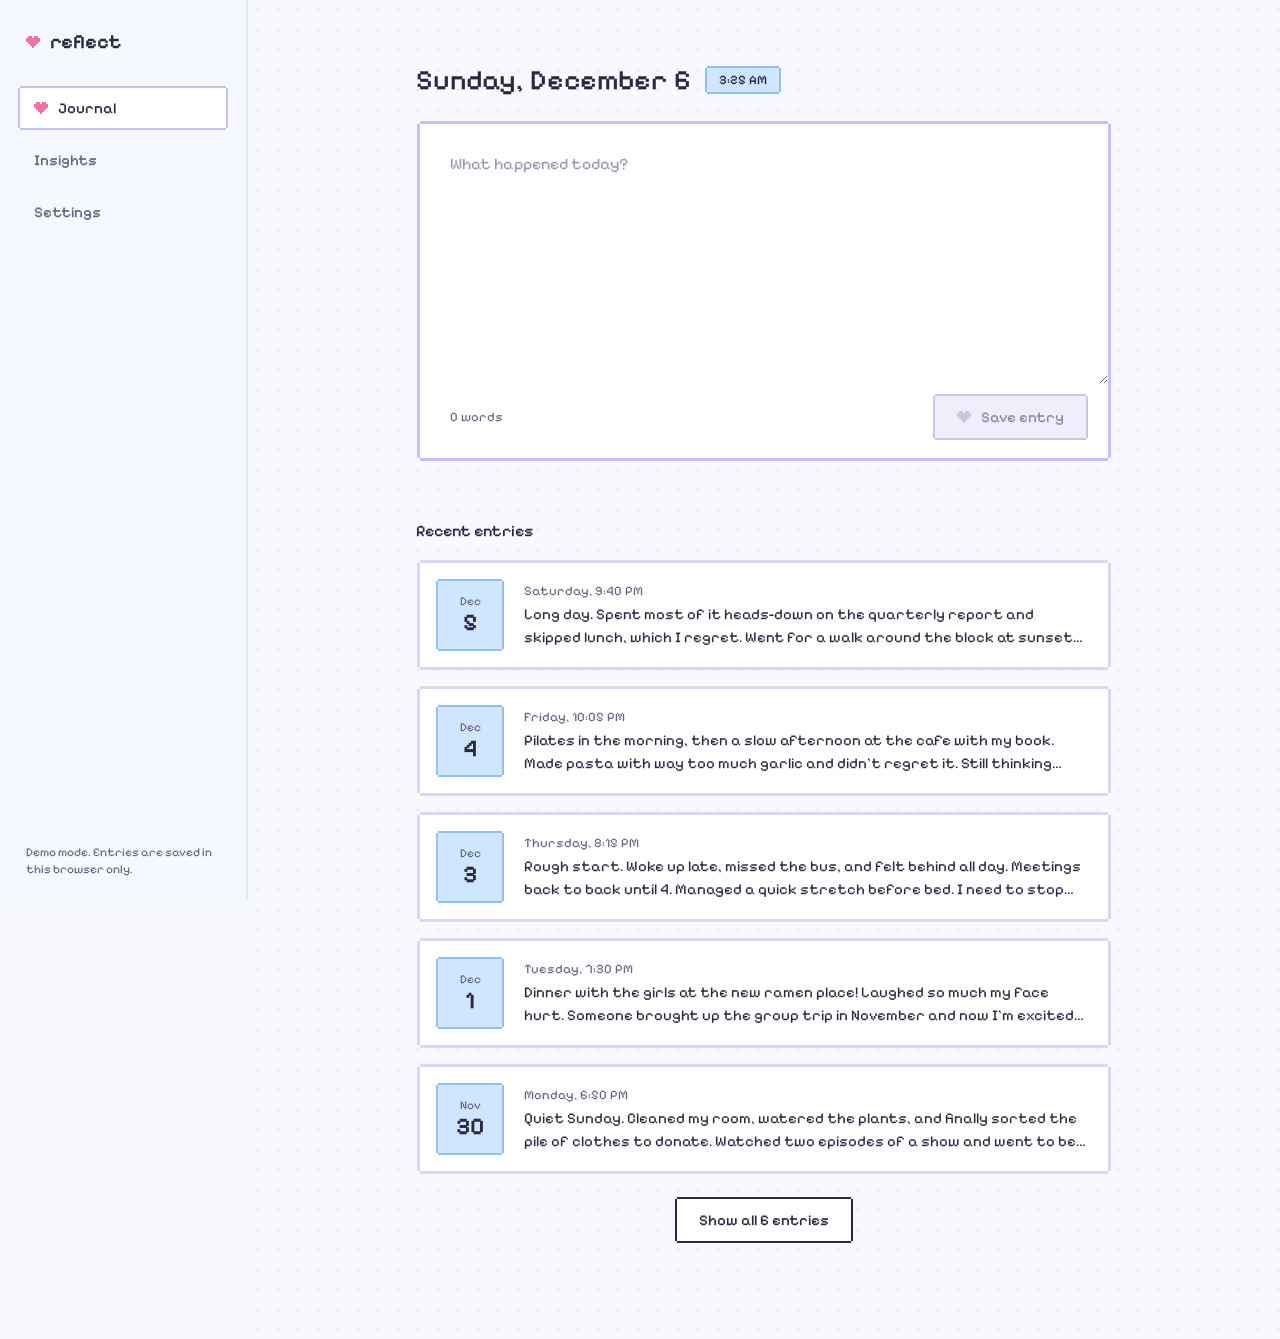
==== frontend/index.html @ 87c06a35 "frontend and boilerplate" ====
<!DOCTYPE html>
<html lang="en">
<head>
  <meta charset="utf-8">
  <meta name="viewport" content="width=device-width, initial-scale=1">
  <title>Journal · reflect</title>
  <link rel="icon" type="image/svg+xml" href="favicon.svg">
  <link rel="stylesheet" href="css/styles.css">
</head>
<body data-page="journal">
  <div class="shell">
    <aside class="sidebar" id="sidebar"></aside>

    <main class="main">
      <div class="content">
        <section aria-labelledby="date-day">
          <!-- Date / time indicator. Filled in and refreshed by app.js -->
          <div class="date-block">
            <h1 id="date-day">Today</h1>
            <span class="time-pill" id="date-time"></span>
          </div>

          <div class="pixel-box composer">
            <label class="sr-only" for="entry-text">Journal entry</label>
            <textarea id="entry-text" placeholder="What happened today?"></textarea>
            <div class="composer-footer">
              <span class="count" id="word-count">0 words</span>
              <span class="status" id="save-status" role="status" aria-live="polite"></span>
              <!-- Save entry -> POST /api/journal (wired in app.js via api.createEntry) -->
              <button class="btn btn-primary" id="save-btn" type="button">
                <span class="heart" aria-hidden="true"></span>Save entry
              </button>
            </div>
          </div>
        </section>

        <section class="recent" aria-labelledby="recent-heading">
          <div class="recent-head">
            <h2 id="recent-heading">Recent entries</h2>
          </div>
          <!-- Filled by app.js from GET /api/journal -->
          <ul class="entry-list" id="entry-list"></ul>
          <div class="more-row" id="more-row" hidden>
            <button class="btn" id="more-btn" type="button"></button>
          </div>
        </section>
      </div>
    </main>
  </div>

  <script type="module" src="js/app.js"></script>
</body>
</html>
---- frontend/css/styles.css ----
/* ==========================================================================
   reflect: styles

   Calm, flat, Claude-like layout (sidebar, plain composer)
   with pixel y2k details (one pixel font throughout, notched pixel corners, pixel hearts and
   sparkles, segmented bars). Mostly white, baby blue and lavender, with only
   tiny touches of pink.

   Fonts are bundled in ../fonts, so there are no external requests.
   ========================================================================== */

@font-face {
  font-family: "Pixelify Sans";
  src: url("../fonts/pixelify-sans-latin-400-normal.woff2") format("woff2");
  font-weight: 400;
  font-style: normal;
  font-display: swap;
}
@font-face {
  font-family: "Pixelify Sans";
  src: url("../fonts/pixelify-sans-latin-500-normal.woff2") format("woff2");
  font-weight: 500;
  font-style: normal;
  font-display: swap;
}
@font-face {
  font-family: "Pixelify Sans";
  src: url("../fonts/pixelify-sans-latin-600-normal.woff2") format("woff2");
  font-weight: 600;
  font-style: normal;
  font-display: swap;
}

:root {
  /* Palette: white, baby blue, lavender, a little pink */
  --page: #f8f9ff;          /* main background: white with a breath of lavender */
  --white: #ffffff;
  --sidebar: #f5f9ff;       /* very light baby blue */
  --baby: #cfe6ff;
  --baby-deep: #8fc1f5;
  --lav: #e6dfff;
  --lav-mid: #c9bcff;
  --lav-deep: #6f5fc7;      /* readable on white */
  --pink: #ffb3d4;
  --pink-deep: #f06fa8;
  --ink: #2a2740;
  --ink-soft: #666385;
  --rose-text: #b02a63;

  --edge-soft: #dcd5f6;     /* quiet outline for cards */
  --edge-blue: #dbe9fa;     /* outline for the sidebar */

  /* Type: one pixel font for everything */
  --font-pixel: "Pixelify Sans", ui-monospace, "SF Mono", Menlo, monospace;

  /* Pixel-art sprites, drawn as masks so they take any color.
     Each is sized in multiples of --px so the pixels stay crisp. */
  --sparkle-mask: url("data:image/svg+xml,%3Csvg xmlns='http://www.w3.org/2000/svg' viewBox='0 0 7 7' shape-rendering='crispEdges'%3E%3Cpath d='M3 0h1v7h-1zM0 3h7v1h-7zM2 2h3v3h-3z'/%3E%3C/svg%3E");
  --heart-mask: url("data:image/svg+xml,%3Csvg xmlns='http://www.w3.org/2000/svg' viewBox='0 0 7 6' shape-rendering='crispEdges'%3E%3Cpath d='M1 0h2v1h-2zM4 0h2v1h-2zM0 1h7v2h-7zM1 3h5v1h-5zM2 4h3v1h-3zM3 5h1v1h-1z'/%3E%3C/svg%3E");
}

*,
*::before,
*::after {
  box-sizing: border-box;
  font-family: var(--font-pixel);
}

button,
input,
textarea,
select,
option {
  font: inherit;
}

html {
  -webkit-text-size-adjust: 100%;
}

body {
  margin: 0;
  min-height: 100vh;
  font-family: var(--font-pixel);
  font-size: 0.875rem;
  line-height: 1.6;
  color: var(--ink);
  background: var(--page);
}

h1,
h2,
h3 {
  margin: 0;
  font-family: var(--font-pixel);
  font-weight: 500;
  line-height: 1.15;
}

h1 {
  font-size: clamp(1.35rem, 3vw, 1.75rem);
}

h2 {
  font-size: 1rem;
  font-weight: 500;
}

p {
  margin: 0;
}

a {
  color: inherit;
}

ul {
  list-style: none;
  margin: 0;
  padding: 0;
}

[hidden] {
  display: none !important;
}

.sr-only {
  position: absolute;
  width: 1px;
  height: 1px;
  overflow: hidden;
  clip: rect(0 0 0 0);
  white-space: nowrap;
}

:focus-visible {
  outline: 3px solid var(--lav-deep);
  outline-offset: 4px;
}

/* --------------------------------------------------------------------------
   Pixel building blocks
   -------------------------------------------------------------------------- */

/* Notched pixel corners: four offset copies of the box make a 2px outline whose
   corners are cut out, like an old-school window. Set --edge / --edge-w to
   restyle. The outline sits outside the box, so leave a little room around it. */
.pixel-box {
  --edge: var(--edge-soft);
  --edge-w: 3px;
  margin: 4px;
  background: var(--white);
  box-shadow:
    0 calc(var(--edge-w) * -1) 0 0 var(--edge),
    0 var(--edge-w) 0 0 var(--edge),
    calc(var(--edge-w) * -1) 0 0 0 var(--edge),
    var(--edge-w) 0 0 0 var(--edge);
}

.sparkle,
.heart {
  --px: 2px;
  display: inline-block;
  flex: none;
  background: currentColor;
  -webkit-mask: center / contain no-repeat;
  mask: center / contain no-repeat;
}

.sparkle {
  width: calc(var(--px) * 7);
  height: calc(var(--px) * 7);
  -webkit-mask-image: var(--sparkle-mask);
  mask-image: var(--sparkle-mask);
}

.heart {
  width: calc(var(--px) * 7);
  height: calc(var(--px) * 6);
  color: var(--pink-deep);
  -webkit-mask-image: var(--heart-mask);
  mask-image: var(--heart-mask);
}

/* --------------------------------------------------------------------------
   App shell: sidebar + main column
   -------------------------------------------------------------------------- */
.shell {
  display: grid;
  grid-template-columns: 248px minmax(0, 1fr);
  min-height: 100vh;
}

.sidebar {
  position: sticky;
  top: 0;
  height: 100vh;
  display: flex;
  flex-direction: column;
  gap: 28px;
  padding: 26px 18px 22px;
  background: var(--sidebar);
  border-right: 2px solid var(--edge-blue);
}

.brand {
  display: inline-flex;
  align-items: center;
  gap: 10px;
  padding: 0 8px;
  font-family: var(--font-pixel);
  font-size: 1.25rem;
  font-weight: 600;
  text-decoration: none;
  color: var(--ink);
}

.nav {
  display: grid;
  gap: 8px;
}

.nav a {
  display: flex;
  align-items: center;
  gap: 10px;
  min-height: 40px;
  padding: 6px 14px;
  margin: 2px;
  font-family: var(--font-pixel);
  font-size: 0.9375rem;
  font-weight: 500;
  text-decoration: none;
  color: var(--ink-soft);
}

.nav a:hover {
  color: var(--ink);
  background: rgba(207, 230, 255, 0.45);
}

.nav a[aria-current="page"] {
  --edge: var(--lav-mid);
  color: var(--ink);
  background: var(--white);
  box-shadow:
    0 -2px 0 0 var(--edge),
    0 2px 0 0 var(--edge),
    -2px 0 0 0 var(--edge),
    2px 0 0 0 var(--edge);
}

.sidebar-note {
  margin-top: auto;
  padding: 0 8px;
  font-family: var(--font-pixel);
  font-size: 0.75rem;
  line-height: 1.4;
  color: var(--ink-soft);
}

.main {
  min-width: 0;
  /* faint dot grid, like graph paper in a journal */
  background-image: radial-gradient(#e6e1f8 1.2px, transparent 1.2px);
  background-size: 20px 20px;
}

.content {
  width: 100%;
  max-width: 760px;
  margin: 0 auto;
  padding: 64px 32px 96px;
}

.content.wide {
  max-width: 1040px;
}

/* --------------------------------------------------------------------------
   Journal: date heading + composer
   -------------------------------------------------------------------------- */
.date-block {
  display: flex;
  flex-wrap: wrap;
  align-items: center;
  gap: 8px 14px;
  margin-bottom: 28px;
}

.time-pill {
  display: inline-block;
  padding: 2px 12px;
  font-family: var(--font-pixel);
  font-size: 0.8125rem;
  font-weight: 500;
  color: var(--ink);
  background: var(--baby);
  --edge: var(--baby-deep);
  box-shadow:
    0 -2px 0 0 var(--edge),
    0 2px 0 0 var(--edge),
    -2px 0 0 0 var(--edge),
    2px 0 0 0 var(--edge);
  margin: 2px;
}

.composer {
  --edge: var(--lav-mid);
  transition: none;
}

.composer:focus-within {
  --edge: var(--lav-deep);
  --edge-w: 4px;
}

.composer textarea {
  display: block;
  width: 100%;
  min-height: 260px;
  padding: 26px 30px 8px;
  border: 0;
  background: transparent;
  color: var(--ink);
  font-family: var(--font-pixel);
  font-size: 1rem;
  line-height: 1.7;
  resize: vertical;
}

.composer textarea:focus {
  outline: none; /* the outline color change on .composer shows focus */
}

.composer textarea::placeholder {
  font-style: normal;
  color: #9a97b5;
}

.composer-footer {
  display: flex;
  align-items: center;
  flex-wrap: wrap;
  gap: 10px 16px;
  padding: 10px 20px 18px 30px;
}

.count {
  font-family: var(--font-pixel);
  font-size: 0.8125rem;
  color: var(--ink-soft);
}

.status {
  flex: 1;
  min-width: 0;
  font-family: var(--font-pixel);
  font-size: 0.8125rem;
  color: var(--lav-deep);
}

.status.error {
  color: var(--rose-text);
}

/* --------------------------------------------------------------------------
   Buttons: pixel-notched, with a hard shadow on the main action
   -------------------------------------------------------------------------- */
.btn {
  --edge: var(--ink);
  display: inline-flex;
  align-items: center;
  justify-content: center;
  gap: 10px;
  min-height: 42px;
  margin: 2px;
  padding: 6px 22px;
  border: 0;
  font-family: var(--font-pixel);
  font-size: 0.9375rem;
  font-weight: 500;
  line-height: 1.2;
  text-decoration: none;
  color: var(--ink);
  background: var(--white);
  box-shadow:
    0 -2px 0 0 var(--edge),
    0 2px 0 0 var(--edge),
    -2px 0 0 0 var(--edge),
    2px 0 0 0 var(--edge);
  cursor: pointer;
}

.btn:hover {
  background: var(--lav);
}

.btn[disabled] {
  cursor: not-allowed;
  color: #8e8ba8;
  background: #f0eefb;
  --edge: #c9c6df;
  box-shadow:
    0 -2px 0 0 var(--edge),
    0 2px 0 0 var(--edge),
    -2px 0 0 0 var(--edge),
    2px 0 0 0 var(--edge);
}

.btn-primary {
  background: var(--lav-mid);
  box-shadow:
    0 -2px 0 0 var(--edge),
    0 2px 0 0 var(--edge),
    -2px 0 0 0 var(--edge),
    2px 0 0 0 var(--edge),
    5px 6px 0 0 var(--baby-deep);
}

.btn-primary:hover {
  background: #d6cbff;
}

.btn-primary:active {
  transform: translate(3px, 3px);
  box-shadow:
    0 -2px 0 0 var(--edge),
    0 2px 0 0 var(--edge),
    -2px 0 0 0 var(--edge),
    2px 0 0 0 var(--edge),
    2px 3px 0 0 var(--baby-deep);
}

.btn-primary[disabled] {
  background: #f0eefb;
  transform: none;
}

.btn-primary .heart {
  --px: 2px;
  color: var(--pink-deep);
}

.btn-primary[disabled] .heart {
  color: #c9c6df;
}

.btn-danger {
  color: var(--rose-text);
}

.back-link {
  display: inline-flex;
  align-items: center;
  gap: 10px;
  margin: 2px 2px 28px;
  padding: 4px 14px 4px 10px;
  font-family: var(--font-pixel);
  font-size: 0.875rem;
  text-decoration: none;
  color: var(--ink-soft);
}

.back-link::before {
  content: "";
  width: 8px;
  height: 8px;
  border-left: 2px solid currentColor;
  border-bottom: 2px solid currentColor;
  transform: rotate(45deg);
  margin-left: 4px;
}

.back-link:hover {
  color: var(--ink);
  background: var(--lav);
}

/* --------------------------------------------------------------------------
   Recent entries
   -------------------------------------------------------------------------- */
.recent {
  margin-top: 64px;
}

.recent-head {
  display: flex;
  align-items: baseline;
  justify-content: space-between;
  gap: 16px;
  margin-bottom: 18px;
}

.entry-list {
  display: grid;
  gap: 14px;
}

.entry-card {
  display: grid;
  grid-template-columns: auto minmax(0, 1fr);
  gap: 20px;
  align-items: center;
  padding: 16px 20px 16px 16px;
  text-decoration: none;
  color: inherit;
}

.entry-card:hover {
  --edge: var(--lav-mid);
}

/* Little calendar sticker: month on top, day number below, in the pixel font */
.date-sticker {
  --edge: var(--baby-deep);
  display: flex;
  flex-direction: column;
  align-items: center;
  justify-content: center;
  width: 64px;
  height: 68px;
  margin: 2px;
  font-family: var(--font-pixel);
  line-height: 1;
  color: var(--ink);
  background: var(--baby);
  box-shadow:
    0 -2px 0 0 var(--edge),
    0 2px 0 0 var(--edge),
    -2px 0 0 0 var(--edge),
    2px 0 0 0 var(--edge);
}

.date-sticker .month {
  font-size: 0.75rem;
  color: var(--ink-soft);
}

.date-sticker .day {
  margin-top: 4px;
  font-size: 1.5rem;
  font-weight: 600;
}

.entry-card .meta {
  font-family: var(--font-pixel);
  font-size: 0.8125rem;
  color: var(--ink-soft);
}

.entry-card .preview {
  display: -webkit-box;
  -webkit-line-clamp: 2;
  -webkit-box-orient: vertical;
  overflow: hidden;
  margin-top: 2px;
  font-size: 0.9375rem;
  line-height: 1.5;
}

.more-row {
  display: flex;
  justify-content: center;
  margin-top: 22px;
}

.empty {
  padding: 30px 24px;
  text-align: center;
  color: var(--ink-soft);
  background: var(--white);
  border: 2px dashed var(--lav-mid);
}

.empty.error {
  color: var(--rose-text);
  border-color: #e7a3bf;
}

/* --------------------------------------------------------------------------
   Entry page
   -------------------------------------------------------------------------- */
.entry-header {
  margin-bottom: 26px;
}

.entry-header h1 {
  margin-bottom: 12px;
}

.entry-paper {
  --edge: var(--edge-soft);
}

.entry-body {
  padding: 28px 32px;
  font-size: 1rem;
  line-height: 1.75;
  white-space: pre-wrap;       /* keeps the line breaks you typed */
  overflow-wrap: anywhere;
}

.entry-paper textarea {
  display: block;
  width: 100%;
  min-height: 260px;
  padding: 26px 30px 8px;
  border: 0;
  background: transparent;
  color: var(--ink);
  font-family: var(--font-pixel);
  font-size: 1rem;
  line-height: 1.7;
  resize: vertical;
}

.entry-paper textarea:focus {
  outline: none;
}

.entry-paper:focus-within {
  --edge: var(--lav-deep);
  --edge-w: 4px;
}

.entry-actions {
  display: flex;
  flex-wrap: wrap;
  gap: 12px;
  margin-left: auto;
}

/* --------------------------------------------------------------------------
   Settings placeholder + sticker note
   -------------------------------------------------------------------------- */
.page-title {
  display: flex;
  align-items: center;
  gap: 14px;
}

.page-title .sparkle {
  --px: 3px;
  color: var(--lav-deep);
}

.lede {
  margin-top: 10px;
  color: var(--ink-soft);
}

.placeholder-card {
  margin-top: 36px;
  padding: 44px 32px;
  text-align: center;
}

.placeholder-card .sparkle {
  --px: 4px;
  color: var(--lav-deep);
  margin-bottom: 14px;
}

.placeholder-card p {
  max-width: 42ch;
  margin: 10px auto 26px;
  color: var(--ink-soft);
}

.sticker-note {
  --edge: var(--baby-deep);
  display: inline-flex;
  align-items: center;
  gap: 10px;
  margin: 18px 2px 0;
  padding: 4px 14px;
  font-family: var(--font-pixel);
  font-size: 0.8125rem;
  color: var(--ink);
  background: var(--baby);
  box-shadow:
    0 -2px 0 0 var(--edge),
    0 2px 0 0 var(--edge),
    -2px 0 0 0 var(--edge),
    2px 0 0 0 var(--edge);
}

.sticker-note .heart {
  --px: 2px;
}

/* --------------------------------------------------------------------------
   Insights dashboard (placeholder visuals)
   -------------------------------------------------------------------------- */
.insights-grid {
  display: grid;
  grid-template-columns: repeat(2, minmax(0, 1fr));
  gap: 24px;
  margin-top: 36px;
}

.card {
  padding: 28px;
}

.card.span-2 {
  grid-column: 1 / -1;
}

.card h2 {
  margin-bottom: 4px;
}

.card-sub {
  margin-bottom: 22px;
  font-family: var(--font-pixel);
  font-size: 0.8125rem;
  color: var(--ink-soft);
}

.reflection-text {
  max-width: 62ch;
  font-size: 1.0625rem;
  line-height: 1.7;
}

/* Time allocation: segmented pixel bars, like a loading bar */
.bars {
  display: grid;
  gap: 18px;
}

.bar-label {
  display: flex;
  justify-content: space-between;
  margin-bottom: 6px;
  font-family: var(--font-pixel);
  font-size: 0.875rem;
}

.bar-label span:last-child {
  color: var(--ink-soft);
}

.segments {
  display: flex;
  gap: 3px;
}

.segments i {
  flex: 1;
  height: 16px;
  background: #ece8fb;
}

.segments i.on.tone-lilac { background: var(--lav-mid); }
.segments i.on.tone-sky { background: var(--baby-deep); }
.segments i.on.tone-pink { background: var(--pink); }

/* Recurring themes: pixel stickers sized by how often they show up */
.theme-cloud {
  display: flex;
  flex-wrap: wrap;
  align-items: center;
  gap: 14px 12px;
}

.theme-chip {
  display: inline-flex;
  align-items: baseline;
  gap: 8px;
  margin: 2px;
  padding: 4px 14px;
  font-family: var(--font-pixel);
  font-weight: 500;
  color: var(--ink);
  box-shadow:
    0 -2px 0 0 var(--edge),
    0 2px 0 0 var(--edge),
    -2px 0 0 0 var(--edge),
    2px 0 0 0 var(--edge);
}

.theme-chip small {
  font-size: 0.6875rem;
  color: var(--ink-soft);
}

.theme-chip.tone-lilac { --edge: var(--lav-mid); background: var(--lav); }
.theme-chip.tone-sky { --edge: var(--baby-deep); background: var(--baby); }
.theme-chip.tone-pink { --edge: var(--pink); background: #ffe3ef; }

/* Concerns + patterns lists */
.soft-list {
  display: grid;
  gap: 16px;
}

.soft-list li {
  display: grid;
  grid-template-columns: auto minmax(0, 1fr);
  gap: 14px;
  align-items: start;
}

.soft-list .sparkle {
  --px: 2px;
  margin-top: 0.45em;
  color: var(--lav-deep);
}

.soft-list .note {
  display: block;
  font-family: var(--font-pixel);
  font-size: 0.8125rem;
  color: var(--ink-soft);
}

/* --------------------------------------------------------------------------
   Responsive
   -------------------------------------------------------------------------- */
@media (max-width: 860px) {
  .insights-grid {
    grid-template-columns: minmax(0, 1fr);
  }
}

@media (max-width: 760px) {
  /* Phone: brand at the top, nav becomes a tab bar pinned to the bottom */
  .shell {
    grid-template-columns: minmax(0, 1fr);
  }

  .sidebar {
    position: static;
    height: auto;
    flex-direction: row;
    padding: 16px 20px;
    gap: 0;
    border-right: 0;
    border-bottom: 2px solid var(--edge-blue);
  }

  .sidebar-note {
    display: none;
  }

  .nav {
    position: fixed;
    left: 12px;
    right: 12px;
    bottom: 14px;
    z-index: 20;
    grid-auto-flow: column;
    grid-auto-columns: 1fr;
    gap: 4px;
    padding: 6px;
    margin: 2px;
    background: var(--white);
    box-shadow:
      0 -2px 0 0 var(--lav-mid),
      0 2px 0 0 var(--lav-mid),
      -2px 0 0 0 var(--lav-mid),
      2px 0 0 0 var(--lav-mid);
  }

  .nav a {
    justify-content: center;
    padding: 6px 8px;
    font-size: 0.875rem;
  }

  .content {
    padding: 32px 18px 120px;
  }

  .composer textarea,
  .entry-paper textarea {
    min-height: 240px;
    padding: 20px 20px 8px;
    font-size: 0.9375rem;
  }

  .composer-footer {
    padding: 10px 16px 16px 20px;
  }

  .entry-body {
    padding: 20px;
    font-size: 0.9375rem;
  }

  .card {
    padding: 22px;
  }

  .entry-card {
    gap: 14px;
  }
}

@media (prefers-reduced-motion: reduce) {
  * {
    transition: none !important;
  }
}
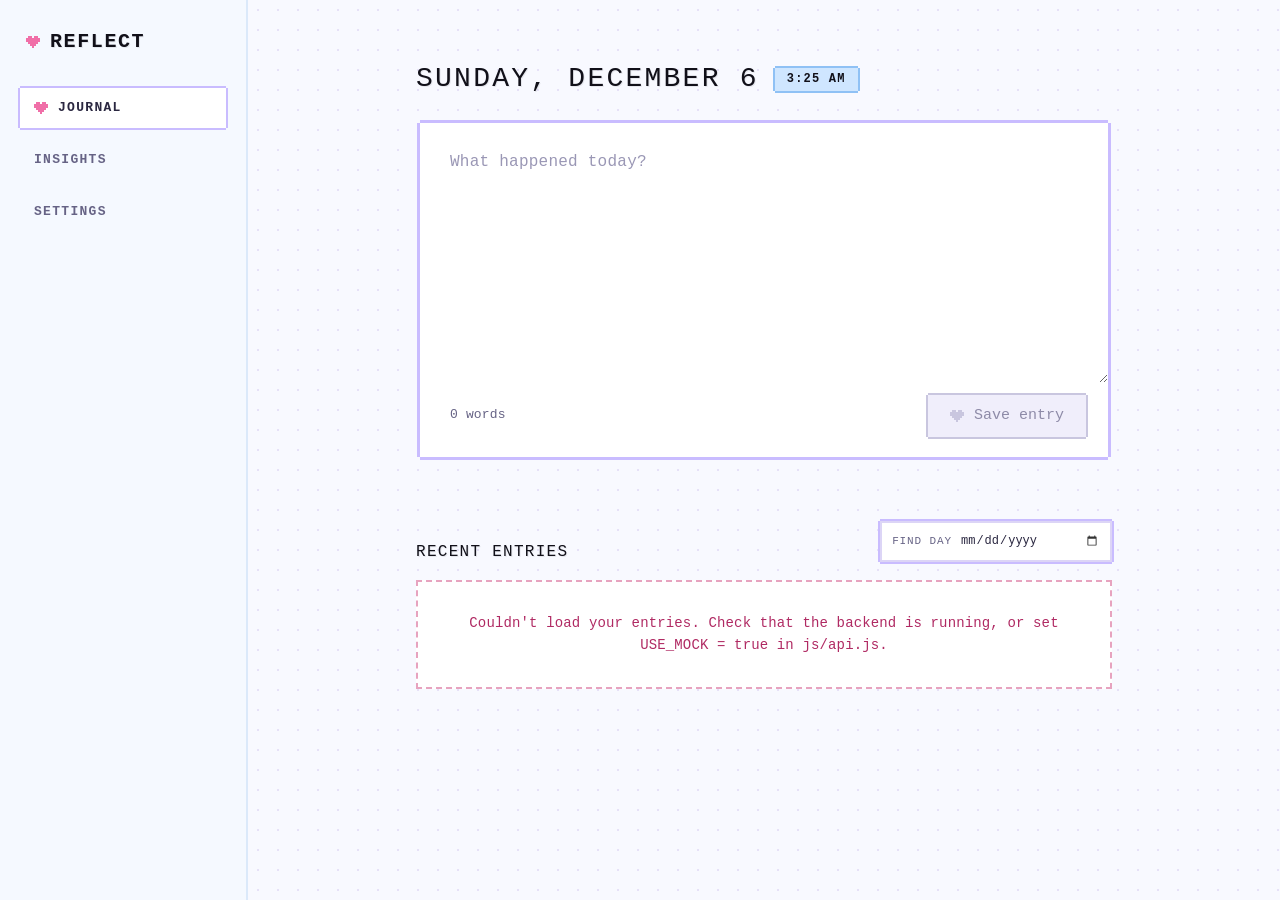
==== commit c92a54be: "monthly and yearly insights" ====
--- a/frontend/index.html
+++ b/frontend/index.html
@@ -37,6 +37,12 @@
         <section class="recent" aria-labelledby="recent-heading">
           <div class="recent-head">
             <h2 id="recent-heading">Recent entries</h2>
+            <div class="recent-tools">
+              <label class="recent-filter" for="entry-date-filter">
+                <span>Find day</span>
+                <input id="entry-date-filter" type="date" aria-label="Filter entries by date">
+              </label>
+            </div>
           </div>
           <!-- Filled by app.js from GET /api/journal -->
           <ul class="entry-list" id="entry-list"></ul>
--- a/frontend/css/styles.css
+++ b/frontend/css/styles.css
@@ -50,8 +50,9 @@
   --edge-soft: #dcd5f6;     /* quiet outline for cards */
   --edge-blue: #dbe9fa;     /* outline for the sidebar */
 
-  /* Type: one pixel font for everything */
-  --font-pixel: "Pixelify Sans", ui-monospace, "SF Mono", Menlo, monospace;
+  /* Make the whole app feel like a typed journal while keeping the Y2K boxy layout */
+  --font-pixel: "Courier Prime", "Courier New", "Lucida Console", monospace;
+  --font-journal: "Courier Prime", "Courier New", "Lucida Console", monospace;
 
   /* Pixel-art sprites, drawn as masks so they take any color.
      Each is sized in multiples of --px so the pixels stay crisp. */
@@ -63,7 +64,6 @@
 *::before,
 *::after {
   box-sizing: border-box;
-  font-family: var(--font-pixel);
 }
 
 button,
@@ -72,6 +72,7 @@
 select,
 option {
   font: inherit;
+  font-family: var(--font-pixel);
 }
 
 html {
@@ -81,9 +82,10 @@
 body {
   margin: 0;
   min-height: 100vh;
-  font-family: var(--font-pixel);
+  font-family: var(--font-journal);
   font-size: 0.875rem;
   line-height: 1.6;
+  letter-spacing: 0.01em;
   color: var(--ink);
   background: var(--page);
 }
@@ -94,7 +96,11 @@
   margin: 0;
   font-family: var(--font-pixel);
   font-weight: 500;
-  line-height: 1.15;
+  letter-spacing: 0.08em;
+  line-height: 1.1;
+  color: #111019;
+  text-transform: uppercase;
+  text-shadow: 1px 1px 0 rgba(17, 16, 25, 0.08);
 }
 
 h1 {
@@ -210,9 +216,12 @@
   padding: 0 8px;
   font-family: var(--font-pixel);
   font-size: 1.25rem;
-  font-weight: 600;
+  font-weight: 700;
+  letter-spacing: 0.08em;
   text-decoration: none;
-  color: var(--ink);
+  color: #111019;
+  text-transform: uppercase;
+  text-shadow: 1px 1px 0 rgba(17, 16, 25, 0.08);
 }
 
 .nav {
@@ -228,10 +237,12 @@
   padding: 6px 14px;
   margin: 2px;
   font-family: var(--font-pixel);
-  font-size: 0.9375rem;
-  font-weight: 500;
+  font-size: 0.8125rem;
+  font-weight: 700;
+  letter-spacing: 0.1em;
   text-decoration: none;
   color: var(--ink-soft);
+  text-transform: uppercase;
 }
 
 .nav a:hover {
@@ -292,9 +303,11 @@
   display: inline-block;
   padding: 2px 12px;
   font-family: var(--font-pixel);
-  font-size: 0.8125rem;
-  font-weight: 500;
-  color: var(--ink);
+  font-size: 0.75rem;
+  font-weight: 700;
+  letter-spacing: 0.1em;
+  text-transform: uppercase;
+  color: #111019;
   background: var(--baby);
   --edge: var(--baby-deep);
   box-shadow:
@@ -323,9 +336,11 @@
   border: 0;
   background: transparent;
   color: var(--ink);
-  font-family: var(--font-pixel);
+  font-family: var(--font-journal);
   font-size: 1rem;
   line-height: 1.7;
+  letter-spacing: 0.015em;
+  font-weight: 500;
   resize: vertical;
 }
 
@@ -486,10 +501,50 @@
 
 .recent-head {
   display: flex;
-  align-items: baseline;
+  align-items: end;
   justify-content: space-between;
   gap: 16px;
   margin-bottom: 18px;
+}
+
+.recent-tools {
+  display: flex;
+  align-items: center;
+  gap: 8px;
+}
+
+.recent-filter {
+  display: inline-flex;
+  align-items: center;
+  gap: 8px;
+  padding: 6px 10px;
+  font-family: var(--font-pixel);
+  font-size: 0.6875rem;
+  letter-spacing: 0.08em;
+  text-transform: uppercase;
+  color: var(--ink-soft);
+  background: var(--white);
+  border: 2px solid var(--edge-soft);
+  box-shadow: 0 -2px 0 0 var(--lav-mid), 0 2px 0 0 var(--lav-mid), -2px 0 0 0 var(--lav-mid), 2px 0 0 0 var(--lav-mid);
+}
+
+.recent-filter input {
+  min-width: 140px;
+  border: 0;
+  background: transparent;
+  color: var(--ink);
+  font-family: var(--font-pixel);
+  font-size: 0.75rem;
+  padding: 2px 0;
+}
+
+.recent-filter input::-webkit-calendar-picker-indicator {
+  cursor: pointer;
+  filter: invert(0.2) saturate(0.9);
+}
+
+.recent-filter input:focus {
+  outline: none;
 }
 
 .entry-list {
@@ -534,13 +589,14 @@
 
 .date-sticker .month {
   font-size: 0.75rem;
+  font-weight: 700;
   color: var(--ink-soft);
 }
 
 .date-sticker .day {
   margin-top: 4px;
   font-size: 1.5rem;
-  font-weight: 600;
+  font-weight: 500;
 }
 
 .entry-card .meta {
@@ -555,6 +611,7 @@
   -webkit-box-orient: vertical;
   overflow: hidden;
   margin-top: 2px;
+  font-family: var(--font-journal);
   font-size: 0.9375rem;
   line-height: 1.5;
 }
@@ -752,6 +809,10 @@
   flex: 1;
   height: 16px;
   background: #ece8fb;
+}
+
+.segments i.on {
+  background: var(--lav-mid);
 }
 
 .segments i.on.tone-lilac { background: var(--lav-mid); }
